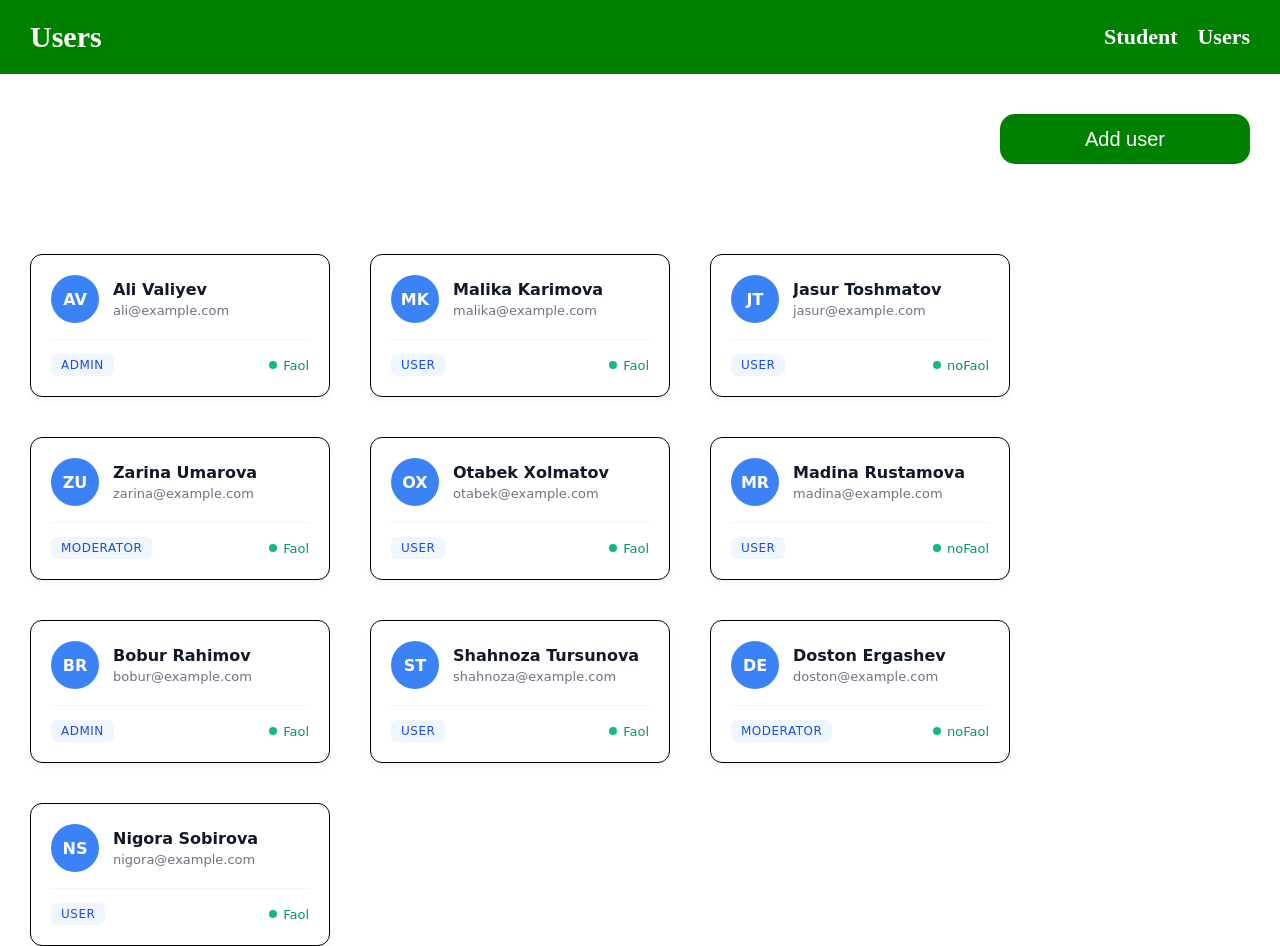
==== index.html @ 034dd969 "first repo" ====
<!doctype html>
<html lang="en">
  <head>
    <meta charset="UTF-8" />
    <meta name="viewport" content="width=device-width, initial-scale=1.0" />
    <title>CRUD</title>
    <!-- css -->
    <link rel="stylesheet" href="./main.css" />
  </head>
  <body>
    <header>
      <nav class="container">
        <h3 class="logo"><a href="./index.html">Users</a></h3>

        <div class="links">
          <a class="link" href="./student.html" target="_blank">Student</a>
          <a class="link" href="./index.html" >Users</a>
        </div>
      </nav>
    </header>

    <main>
      <section class="c-user-container">
        <div class="c-users container">
            <button class="add-users">Add user</button>
        </div>
        </section>
      <section class="users-wrapper">
        <div class="container users-container">
          
        </div>
      </section>

      <div class="modal-overlay hidden" id="userModal">
  <div class="modal">
    <div class="modal__header">
      <h2 class="modal__title">Yangi foydalanuvchi qo'shish</h2>
      <button type="button" class="modal__close" aria-label="Yopish">&times;</button>
    </div>

    <form class="modal__form" id="addUserForm">
      <div class="modal__field">
        <label class="modal__label" for="userName">Ism va familiya</label>
        <input class="modal__input" type="text" id="userName" name="name" placeholder="Masalan: Ali Valiyev" required>
      </div>

      <div class="modal__field">
        <label class="modal__label" for="userEmail">Email</label>
        <input class="modal__input" type="email" id="userEmail" name="email" placeholder="ali@example.com" required>
      </div>

      <div class="modal__field">
        <label class="modal__label" for="userRole">Rol</label>
        <select class="modal__select" id="userRole" name="role">
          <option value="user">User</option>
          <option value="moderator">Moderator</option>
          <option value="admin">Admin</option>
        </select>
      </div>

      <div class="modal__checkbox-group">
        <input class="modal__checkbox" type="checkbox" id="userIsActive" name="isActive" checked>
        <label class="modal__checkbox-label" for="userIsActive">Faol holatda (isActive)</label>
      </div>

      <div class="modal__actions">
        <button type="submit" class="modal__btn modal__btn--submit">Saqlash</button>
      </div>
    </form>
  </div>
</div>

    </main>
    <script type="module" src="./app.js"></script>
  </body>
</html>
---- main.css ----
* {
  margin: 0;
  padding: 0;
  box-sizing: border-box;
}

a {
  text-decoration: none;
}

li {
  list-style: none;
}

input {
  outline: none;
}

button {
  border: none;
}

.container {
  width: 100%;
  max-width: 1240px;
  margin-left: auto;
  margin-right: auto;
  padding-left: 10px;
  padding-right: 10px;
}

header {
  padding: 20px;
  background-color: green;
}

nav {
  display: flex;
  align-items: center;
  justify-content: space-between;

  a {
    color: white;
    font-size: 22px;
    font-weight: 600;
  }
}

.logo a {
  font-size: 30px;
  font-weight: 700;
}

.links {
  display: flex;
  align-items: center;
  gap: 20px;
}


.users-wrapper {
  padding-top: 60px;
  
}
.users-container{
    display: flex;
    flex-wrap: wrap;
    gap: 40px;
}
.c-users {
    padding-top: 40px;
    padding-bottom: 30px;
    display: flex;
    align-items: center;
    justify-content: end;

}
.add-users {
    border-radius: 15px;
    font-size: 20px;
    width: 250px;
    height: 50px;
    color: white;
    background-color: green;
    
}

.user-card {
  width: 300px;
  padding: 20px;
  background-color: #ffffff;
  border: 1px solid black;
  border-radius: 12px;
  box-shadow: 0 4px 6px -1px rgba(0, 0, 0, 0.05);
  font-family:
    system-ui,
    -apple-system,
    sans-serif;
  transition:
    transform 0.2s ease,
    box-shadow 0.2s ease;
}

.user-card:hover {
  transform: translateY(-2px);
  box-shadow: 0 10px 15px -3px rgba(0, 0, 0, 0.1);
}

.user-card__header {
  display: flex;
  align-items: center;
  gap: 14px;
  margin-bottom: 16px;
}

.user-card__avatar {
  width: 48px;
  height: 48px;
  border-radius: 50%;
  background-color: #3b82f6;
  color: #ffffff;
  font-weight: 600;
  font-size: 16px;
  display: flex;
  align-items: center;
  justify-content: center;
  flex-shrink: 0;
}

.user-card__info {
  overflow: hidden;
}

.user-card__name {
  margin: 0 0 4px 0;
  font-size: 16px;
  font-weight: 600;
  color: #111827;
  white-space: nowrap;
  overflow: hidden;
  text-overflow: ellipsis;
}

.user-card__email {
  margin: 0;
  font-size: 13px;
  color: #6b7280;
  white-space: nowrap;
  overflow: hidden;
  text-overflow: ellipsis;
}

.user-card__footer {
  display: flex;
  align-items: center;
  justify-content: space-between;
  padding-top: 14px;
  border-top: 1px solid #f3f4f6;
}

.user-card__role {
  padding: 4px 10px;
  font-size: 12px;
  font-weight: 500;
  text-transform: uppercase;
  letter-spacing: 0.5px;
  background-color: #eff6ff;
  color: #1d4ed8;
  border-radius: 6px;
}

.user-card__status {
  display: flex;
  align-items: center;
  gap: 6px;
  font-size: 13px;
  font-weight: 500;
}

.user-card__status::before {
  content: "";
  width: 8px;
  height: 8px;
  border-radius: 50%;
}

.user-card__status--active {
  color: #059669;
}

.user-card__status--active::before {
  background-color: #10b981;
}

.user-card__status--inactive {
  color: #dc2626;
}

.user-card__status--inactive::before {
  background-color: #ef4444;
}
.modal-overlay {
  position: fixed;
  inset: 0;
  background-color: rgba(17, 24, 39, 0.5);
  backdrop-filter: blur(2px);
  display: flex;
  align-items: center;
  justify-content: center;
  padding: 16px;
  z-index: 1000;
  font-family: system-ui, -apple-system, sans-serif;
}
.hidden{
  display: none;
}
.modal {
  width: 100%;
  max-width: 420px;
  background-color: #ffffff;
  border-radius: 14px;
  box-shadow: 0 20px 25px -5px rgba(0, 0, 0, 0.1), 0 8px 10px -6px rgba(0, 0, 0, 0.1);
  overflow: hidden;
  animation: modalFadeIn 0.2s ease-out;
}

@keyframes modalFadeIn {
  from {
    opacity: 0;
    transform: scale(0.95);
  }
  to {
    opacity: 1;
    transform: scale(1);
  }
}

.modal__header {
  display: flex;
  align-items: center;
  justify-content: space-between;
  padding: 18px 24px;
  border-bottom: 1px solid #f3f4f6;
}

.modal__title {
  margin: 0;
  font-size: 18px;
  font-weight: 600;
  color: #111827;
}

.modal__close {
  background: none;
  border: none;
  font-size: 24px;
  line-height: 1;
  color: #9ca3af;
  cursor: pointer;
  padding: 0;
  transition: color 0.15s ease;
}

.modal__close:hover {
  color: #111827;
}

.modal__form {
  padding: 20px 24px 24px;
  display: flex;
  flex-direction: column;
  gap: 16px;
}

.modal__field {
  display: flex;
  flex-direction: column;
  gap: 6px;
}

.modal__label {
  font-size: 14px;
  font-weight: 500;
  color: #374151;
}

.modal__input,
.modal__select {
  width: 100%;
  padding: 10px 12px;
  font-size: 14px;
  color: #111827;
  background-color: #ffffff;
  border: 1px solid #d1d5db;
  border-radius: 8px;
  box-sizing: border-box;
  outline: none;
  transition: border-color 0.15s ease, box-shadow 0.15s ease;
}

.modal__input:focus,
.modal__select:focus {
  border-color: #3b82f6;
  box-shadow: 0 0 0 3px rgba(59, 130, 246, 0.15);
}

.modal__checkbox-group {
  display: flex;
  align-items: center;
  gap: 8px;
  margin-top: 2px;
}

.modal__checkbox {
  width: 16px;
  height: 16px;
  accent-color: #3b82f6;
  cursor: pointer;
}

.modal__checkbox-label {
  font-size: 14px;
  color: #374151;
  cursor: pointer;
  user-select: none;
}

.modal__actions {
  display: flex;
  justify-content: flex-end;
  gap: 10px;
  margin-top: 8px;
  padding-top: 16px;
  border-top: 1px solid #f3f4f6;
}

.modal__btn {
  padding: 10px 18px;
  font-size: 14px;
  font-weight: 500;
  border-radius: 8px;
  cursor: pointer;
  transition: background-color 0.15s ease, border-color 0.15s ease;
}

.modal__btn--reset {
  background-color: #ffffff;
  color: #374151;
  border: 1px solid #d1d5db;
}

.modal__btn--reset:hover {
  background-color: #f9fafb;
}

.modal__btn--submit {
  background-color: #3b82f6;
  color: #ffffff;
  border: 1px solid #3b82f6;
}

.modal__btn--submit:hover {
  background-color: #2563eb;
  border-color: #2563eb;
}
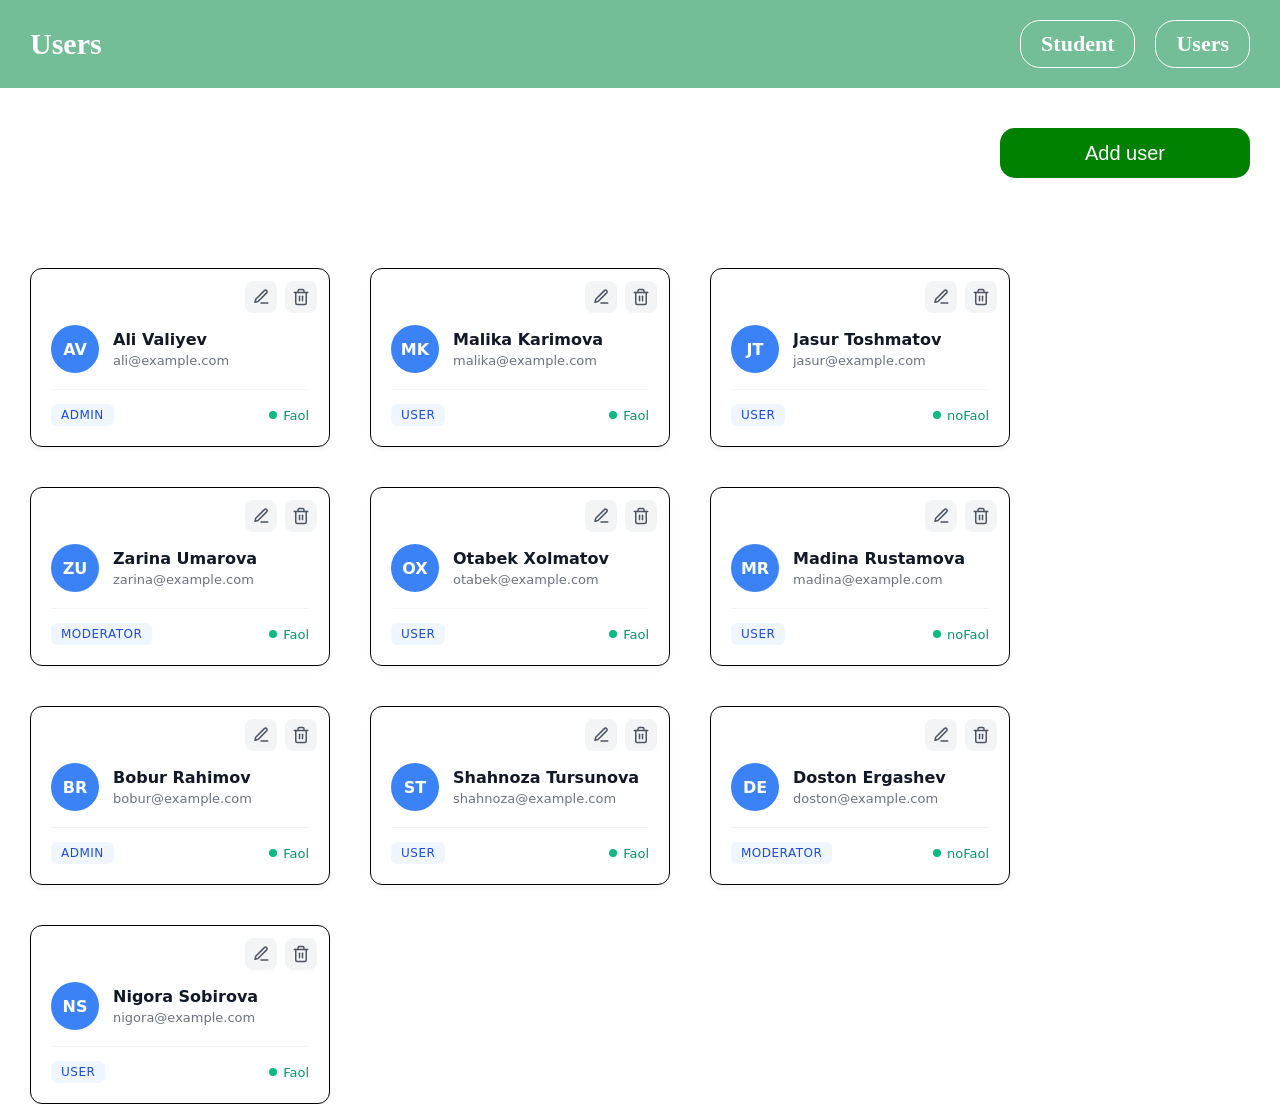
==== commit 3fa2f7d4: "CRUD" ====
--- a/index.html
+++ b/index.html
@@ -14,7 +14,7 @@
 
         <div class="links">
           <a class="link" href="./student.html" target="_blank">Student</a>
-          <a class="link" href="./index.html" >Users</a>
+          <a class="link" href="#" >Users</a>
         </div>
       </nav>
     </header>
--- a/main.css
+++ b/main.css
@@ -31,7 +31,7 @@
 
 header {
   padding: 20px;
-  background-color: green;
+  background-color: rgb(115, 189, 151);
 }
 
 nav {
@@ -43,7 +43,13 @@
     color: white;
     font-size: 22px;
     font-weight: 600;
+   
   }
+}
+.link{
+   border: 1px solid ;
+    padding: 10px 20px;
+    border-radius: 20px;
 }
 
 .logo a {
@@ -86,8 +92,9 @@
 }
 
 .user-card {
+  position: relative;
   width: 300px;
-  padding: 20px;
+  padding: 56px 20px 20px;
   background-color: #ffffff;
   border: 1px solid black;
   border-radius: 12px;
@@ -99,6 +106,26 @@
   transition:
     transform 0.2s ease,
     box-shadow 0.2s ease;
+}
+
+.user-card__actions {
+  position: absolute;
+  top: 12px;
+  right: 12px;
+  display: flex;
+  gap: 8px;
+}
+
+.user-card__edit,
+.user-card__delete {
+  display: grid;
+  place-items: center;
+  width: 32px;
+  height: 32px;
+  background-color: #f3f4f6;
+  border-radius: 8px;
+  color: #4b5563;
+  cursor: pointer;
 }
 
 .user-card:hover {
